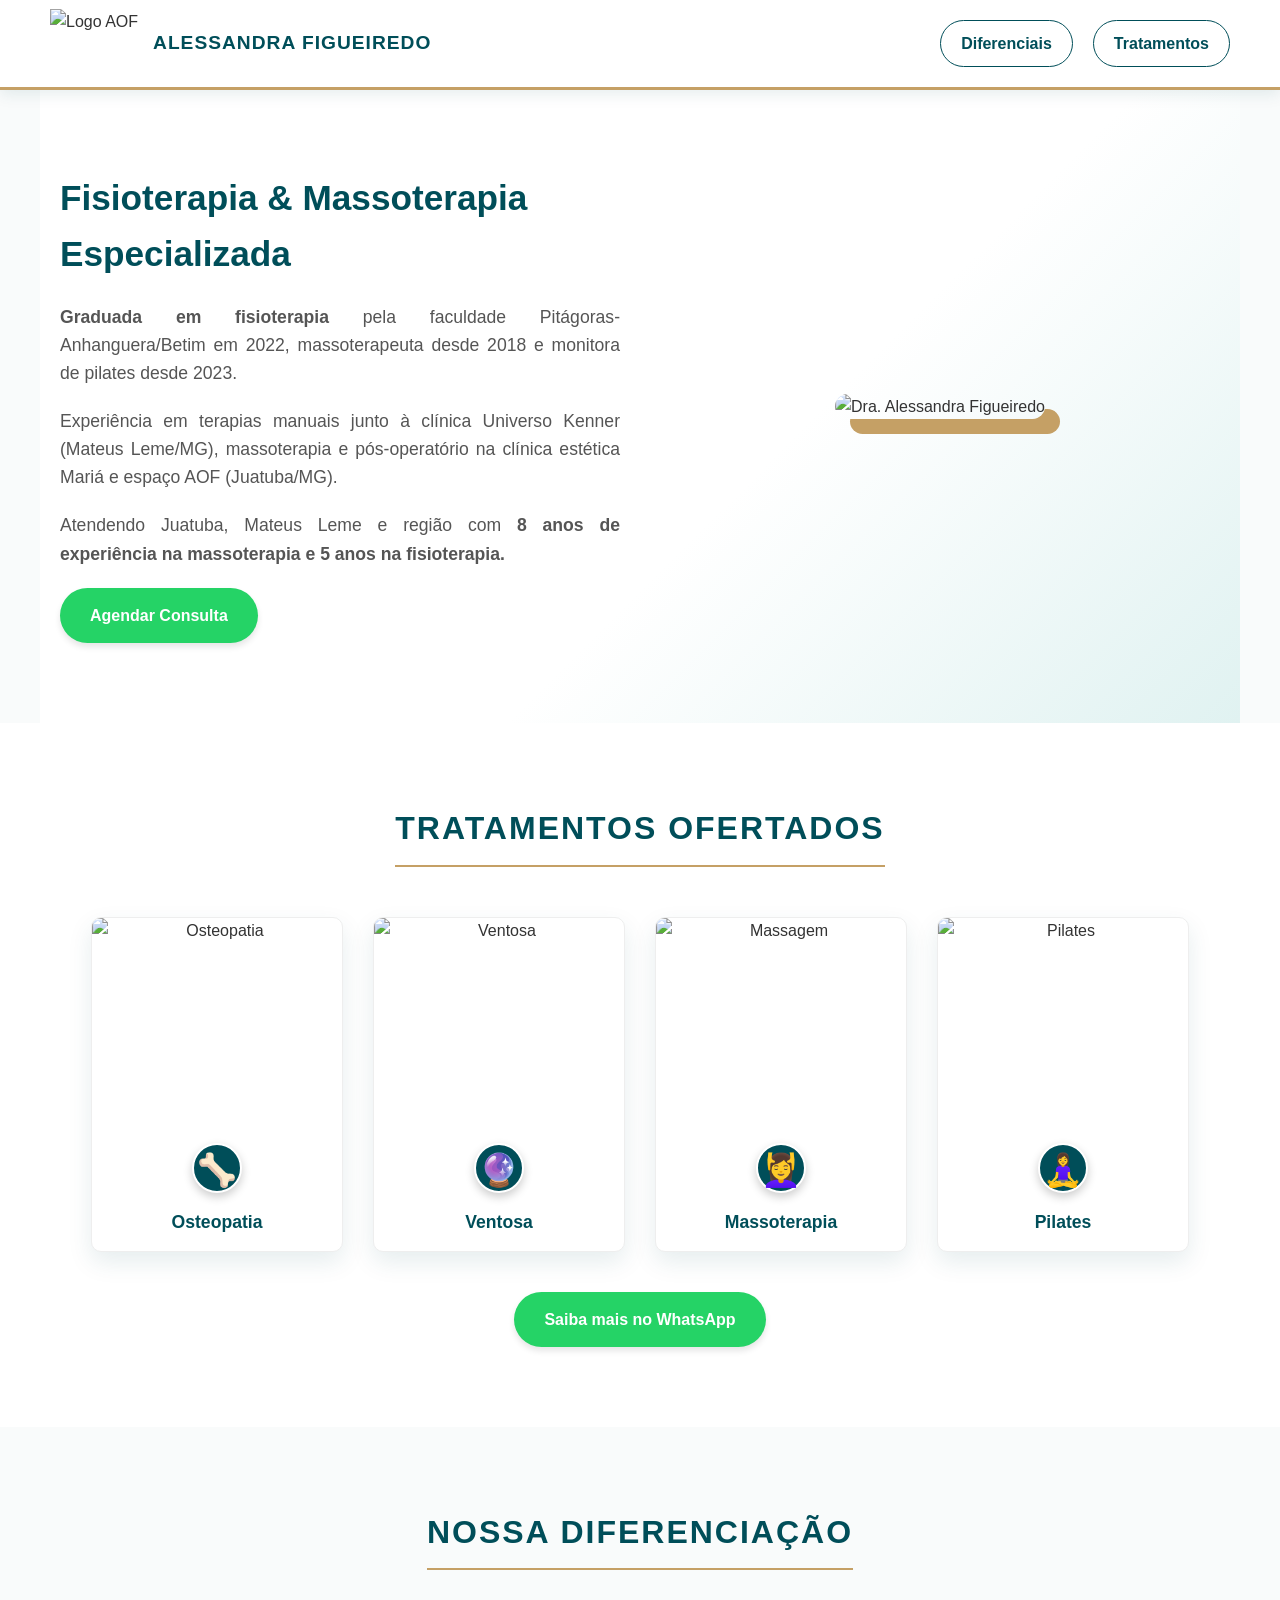
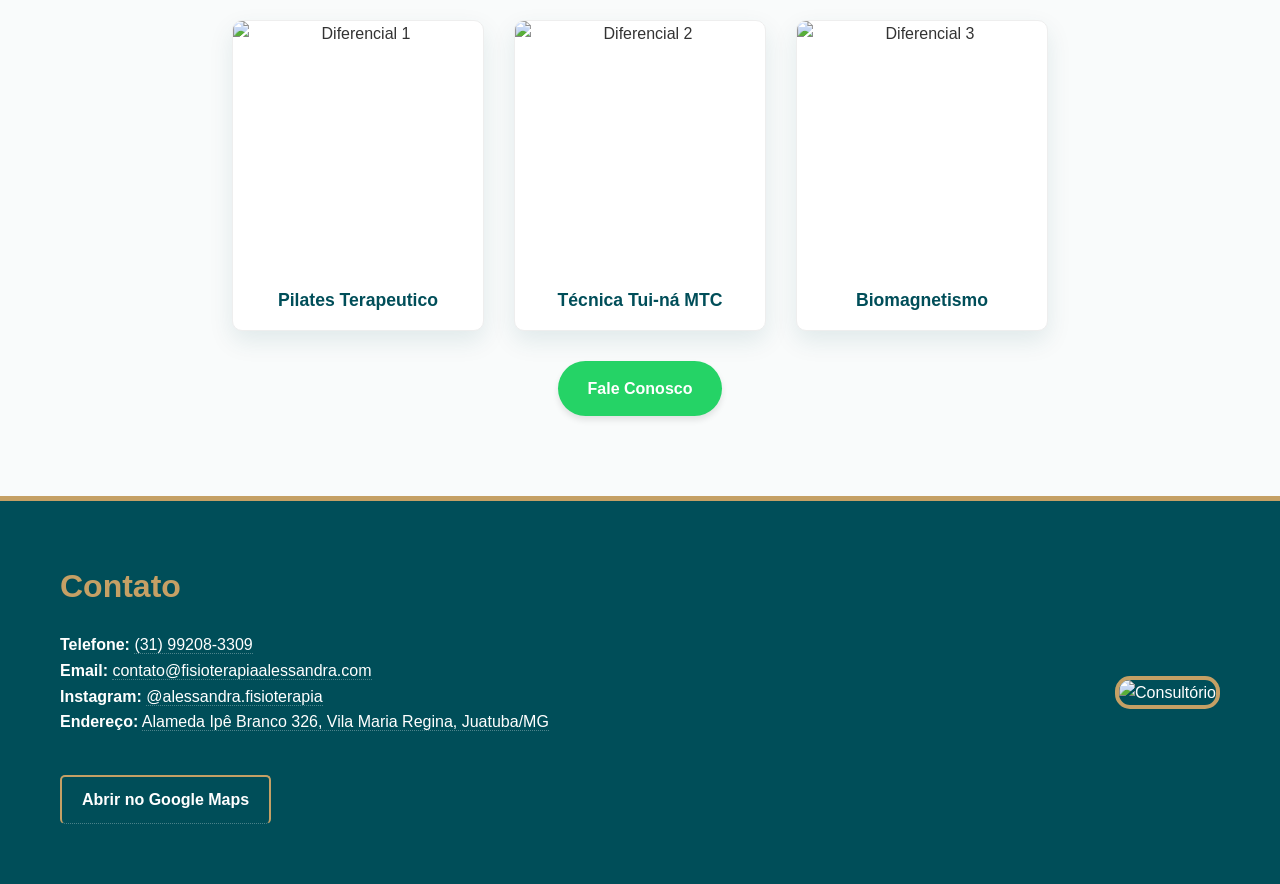
==== index.html @ 549be535 "Add files via upload" ====
<!DOCTYPE html>
<html lang="pt-br">
<head>
    <meta charset="UTF-8">
    <meta name="viewport" content="width=device-width, initial-scale=1.0">
    <title>Alessandra Figueiredo - Fisioterapia</title>
    <link rel="stylesheet" href="style.css">
</head>
<body>

    <nav class="navbar">
        <div class="logo-container">
            <img src="imagens/logo.jpeg" alt="Logo AOF" class="logo-img">
            <div class="logo-text">Alessandra Figueiredo</div>
        </div>
        <div class="nav-links">
            <a href="diferenciacao.html" class="nav-btn">Diferenciais</a>
            <a href="tratamentos.html" class="nav-btn">Tratamentos</a>
        </div>
    </nav>

    <section class="hero container">
        <div class="hero-content">
            <h1>Fisioterapia & Massoterapia Especializada</h1>
            <p><strong>Graduada em fisioterapia</strong> pela faculdade Pitágoras-Anhanguera/Betim em 2022, massoterapeuta desde 2018 e monitora de pilates desde 2023.</p>
            <p>Experiência em terapias manuais junto à clínica Universo Kenner (Mateus Leme/MG), massoterapia e pós-operatório na clínica estética Mariá e espaço AOF (Juatuba/MG).</p>
            <p>Atendendo Juatuba, Mateus Leme e região com <strong>8 anos de experiência na massoterapia e 5 anos na fisioterapia.</strong></p>
            
            <a href="https://wa.me/31992083309" target="_blank" class="btn-whatsapp">
                Agendar Consulta
            </a>
        </div>
        <div class="hero-image">
            <img src="imagens/foto profissional.jpeg" alt="Dra. Alessandra Figueiredo">
        </div>
    </section>

    <section class="section-block bg-light">
        <div class="container">
            <h2 class="section-title">Tratamentos Ofertados</h2>
            <div class="grid-gallery">
                <a href="tratamentos.html" class="card">
                    <img src="imagens/rfgh.jpeg" alt="Osteopatia"> 
                    <div class="card-icon">🦴</div>
                    <h3>Osteopatia</h3>
                </a>
                <a href="tratamentos.html" class="card">
                    <img src="imagens/ventosa.jpeg" alt="Ventosa">
                    <div class="card-icon">🔮</div>
                    <h3>Ventosa</h3>
                </a>
                <a href="tratamentos.html" class="card">
                    <img src="imagens/toalha azul.jpeg" alt="Massagem">
                    <div class="card-icon">💆‍♀️</div>
                    <h3>Massoterapia</h3>
                </a>
                <a href="tratamentos.html" class="card">
                    <img src="imagens/bola.jpeg" alt="Pilates">
                    <div class="card-icon">🧘‍♀️</div>
                    <h3>Pilates</h3>
                </a>
            </div>
            
            <div style="text-align: center; margin-top: 40px;">
                <a href="https://wa.me/31992083309" target="_blank" class="btn-whatsapp">
                    Saiba mais no WhatsApp
                </a>
            </div>
        </div>
    </section>

    <section class="section-block">
        <div class="container">
            <h2 class="section-title">Nossa Diferenciação</h2>
            <div class="grid-gallery three-cols">
                <a href="diferenciacao.html" class="card">
                    <img src="imagens/pilatesterapeutico.jpg" alt="Diferencial 1">
                    <h3>Pilates Terapeutico</h3>
                </a>
                <a href="diferenciacao.html" class="card">
                    <img src="imagens//tuina.jpg" alt="Diferencial 2">
                    <h3>Técnica Tui-ná MTC</h3>
                </a>
                <a href="diferenciacao.html" class="card">
                    <img src="imagens/biomagnetisco.webp" alt="Diferencial 3">
                    <h3>Biomagnetismo</h3>
                </a>
            </div>

            <div style="text-align: center; margin-top: 30px;">
                <a href="https://wa.me/31992083309" target="_blank" class="btn-whatsapp">
                    Fale Conosco
                </a>
            </div>
        </div>
    </section>

<footer class="footer">
        <div class="container footer-grid">
            <div class="contact-info">
                <h3>Contato</h3>
                
                <p>
                    <strong>Telefone:</strong> 
                    <a href="https://wa.me/5531992083309" target="_blank">
                        (31) 99208-3309
                    </a>
                </p>
                
                <p>
                    <strong>Email:</strong> 
                    <a href="mailto:contato@fisioterapiaalessandra.com">
                        contato@fisioterapiaalessandra.com
                    </a>
                </p>
                
                <p>
                    <strong>Instagram:</strong> 
                    <a href="https://www.instagram.com/alessandra.fisioterapia" target="_blank">
                        @alessandra.fisioterapia
                    </a>
                </p>
                
                <p>
                    <strong>Endereço:</strong> 
                    <a href="https://www.google.com/maps/search/?api=1&query=Alameda+Ipê+Branco+326,+Vila+Maria+Regina,+Juatuba+MG" target="_blank">
                        Alameda Ipê Branco 326, Vila Maria Regina, Juatuba/MG
                    </a>
                </p>

                <br>
                <a href="https://www.google.com/maps/search/?api=1&query=Alameda+Ipê+Branco+326,+Vila+Maria+Regina,+Juatuba+MG" target="_blank" class="btn-map">
                    Abrir no Google Maps
                </a>
            </div>
            <div class="contact-image">
                <img src="imagens/pano.jpeg" alt="Consultório">
            </div>
        </div>
    </footer>

    <script src="script.js"></script>
</body>
</html>
---- style.css ----
* {
    margin: 0;
    padding: 0;
    box-sizing: border-box;
    font-family: 'Segoe UI', Tahoma, Geneva, Verdana, sans-serif;
}

:root {
    --primary-color: #004E59; 
    --secondary-color: #C5A065; 
    --accent-color: #E0F2F1; 
    --text-dark: #333333; 
    --white: #ffffff;
    --bg-light: #F9FBFB;
    --whatsapp-green: #25D366;
}

body {
    padding-top: 90px;
    color: var(--text-dark);
    line-height: 1.6;
    background-color: var(--bg-light);
}

.container {
    max-width: 1200px;
    margin: 0 auto;
    padding: 0 20px;
}

.navbar {
    position: fixed;
    top: 0;
    left: 0;
    width: 100%;
    height: 90px;
    background-color: var(--white);
    display: flex;
    justify-content: space-between;
    align-items: center;
    padding: 0 50px;
    box-shadow: 0 4px 15px rgba(0,78,89, 0.1);
    z-index: 1000;
    border-bottom: 3px solid var(--secondary-color);
}

.logo-container {
    display: flex;
    align-items: center;
    gap: 15px;
    height: 100%;
}

.logo-img {
    height: 80%;
    width: auto;
    object-fit: contain;
}

.navbar .logo-text {
    font-size: 1.2rem;
    font-weight: bold;
    text-transform: uppercase;
    color: var(--primary-color);
    letter-spacing: 1px;
}

.nav-links {
    display: flex;
    gap: 20px;
}

.nav-btn {
    text-decoration: none;
    color: var(--primary-color);
    font-weight: 600;
    padding: 10px 20px;
    border: 1px solid var(--primary-color);
    border-radius: 30px;
    transition: 0.3s;
}

.nav-btn:hover {
    background-color: var(--primary-color);
    color: var(--secondary-color);
    border-color: var(--primary-color);
}

.hero {
    display: flex;
    align-items: center;
    justify-content: space-between;
    padding: 80px 20px;
    background: linear-gradient(135deg, #fff 60%, var(--accent-color) 100%);
}

.hero-content {
    flex: 1;
    padding-right: 40px;
}

.hero-content h1 {
    font-size: 2.2rem;
    margin-bottom: 20px;
    color: var(--primary-color);
}

.hero-content p {
    font-size: 1.1rem;
    margin-bottom: 20px;
    text-align: justify;
    color: #555;
}

.hero-image {
    flex: 1;
    display: flex;
    justify-content: center;
}

.hero-image img {
    max-width: 100%;
    max-height: 500px;
    border-radius: 20px;
    box-shadow: 15px 15px 0px var(--secondary-color);
}

.btn-whatsapp {
    display: inline-block;
    background-color: var(--whatsapp-green);
    color: white;
    padding: 15px 30px;
    text-decoration: none;
    font-weight: bold;
    border-radius: 50px;
    font-size: 1rem;
    box-shadow: 0 4px 6px rgba(0,0,0,0.1);
    transition: transform 0.2s;
}

.btn-whatsapp:hover {
    transform: scale(1.05);
}

.btn-big {
    display: inline-block;
    background-color: var(--primary-color);
    color: var(--secondary-color);
    padding: 15px 30px;
    text-decoration: none;
    font-size: 1.1rem;
    border-radius: 5px;
    transition: 0.3s;
    font-weight: bold;
    border: 2px solid var(--secondary-color);
    margin-top: 20px;
}

.btn-big:hover {
    background-color: var(--secondary-color);
    color: var(--primary-color);
}

.section-block {
    padding: 80px 0;
}

.bg-light {
    background-color: var(--white);
}

.section-title {
    text-align: center;
    font-size: 2rem;
    margin-bottom: 50px;
    color: var(--primary-color);
    text-transform: uppercase;
    letter-spacing: 2px;
    border-bottom: 2px solid var(--secondary-color);
    display: inline-block;
    padding-bottom: 10px;
}

.section-block .container {
    text-align: center;
}
.section-block .container .grid-gallery {
    text-align: left;
}

.grid-gallery {
    display: flex;
    justify-content: center;
    flex-wrap: wrap;
    gap: 30px;
}

.card {
    position: relative;
    border-radius: 10px;
    cursor: pointer;
    background: var(--white);
    box-shadow: 0 10px 25px rgba(0,78,89, 0.1);
    transition: transform 0.3s ease;
    overflow: hidden;
    text-decoration: none;
    color: var(--text-dark);
    text-align: center;
    padding-bottom: 15px;
    border: 1px solid #eee;
}

.card img {
    display: block;
    width: 250px;
    height: 250px;
    object-fit: cover;
    transition: transform 0.5s ease;
}

.card-icon {
    font-size: 2rem;
    margin-top: -25px;
    background: var(--primary-color);
    color: var(--secondary-color);
    width: 50px;
    height: 50px;
    line-height: 50px;
    border-radius: 50%;
    margin-left: auto;
    margin-right: auto;
    position: relative;
    box-shadow: 0 4px 10px rgba(0,0,0,0.2);
    border: 2px solid var(--white);
}

.card h3 {
    margin-top: 15px;
    font-size: 1.1rem;
    color: var(--primary-color);
    font-weight: bold;
}

.card:hover {
    transform: translateY(-10px);
}

.card:hover img {
    transform: scale(1.1);
}

.footer {
    background-color: var(--primary-color);
    color: var(--white);
    padding: 60px 0;
    border-top: 5px solid var(--secondary-color);
}

.contact-info a {
    color: var(--white); 
    text-decoration: none; 
    transition: 0.3s;
    border-bottom: 1px dotted rgba(255,255,255,0.3); 
}

.contact-info a:hover {
    color: var(--secondary-color); 
    border-bottom: 1px solid var(--secondary-color);
}

.footer-grid {
    display: flex;
    align-items: center;
    justify-content: space-between;
    gap: 40px;
}

.contact-info h3 {
    margin-bottom: 20px;
    font-size: 2rem;
    color: var(--secondary-color);
}

.btn-map {
    display: inline-block;
    margin-top: 15px;
    background: transparent;
    color: var(--secondary-color);
    padding: 10px 20px;
    text-decoration: none;
    font-weight: bold;
    border: 2px solid var(--secondary-color);
    border-radius: 5px;
    transition: 0.3s;
}

.btn-map:hover {
    background: var(--secondary-color);
    color: var(--primary-color) !important; 
    text-decoration: none;
}

.contact-image img {
    max-width: 300px;
    border-radius: 15px;
    border: 4px solid var(--secondary-color);
}

.header-banner {
    width: 100%;
    padding: 60px 20px;
    text-align: center;
    color: white;
}

.orange-banner {
    background-color: var(--secondary-color);
    color: var(--primary-color);
}

.purple-banner {
    background-color: var(--primary-color);
    color: var(--secondary-color);
}

.details-container {
    max-width: 1000px;
    margin: 0 auto;
    padding: 60px 20px;
}

.feature-row {
    display: flex;
    align-items: center;
    gap: 50px;
    margin-bottom: 80px;
    background: var(--white);
    padding: 30px;
    border-radius: 20px;
    box-shadow: 0 5px 20px rgba(0,0,0,0.05);
}

.feature-row.reverse {
    flex-direction: row-reverse;
}

.feature-img {
    flex: 1;
}

.feature-img img {
    width: 100%;
    height: 300px; 
    object-fit: cover;
    border-radius: 15px;
    border: 2px solid var(--secondary-color);
    box-shadow: 10px 10px 0px var(--primary-color);
}

.feature-text {
    flex: 1;
    text-align: left;
}

.feature-text h2 {
    color: var(--primary-color);
    font-size: 2rem;
    margin-bottom: 15px;
    border-bottom: 2px solid var(--secondary-color);
    display: inline-block;
}

.feature-text p {
    font-size: 1.1rem;
    color: #555;
    text-align: justify;
}

@media (max-width: 768px) {
    .navbar {
        flex-direction: column;
        height: auto;
        padding: 15px;
        gap: 15px;
    }
    .logo-container { height: auto; margin-bottom: 10px; }
    .logo-img { height: 60px; }
    body { padding-top: 160px; }

    .hero { flex-direction: column; text-align: center; }
    .hero-content { padding-right: 0; margin-bottom: 30px; }
    .footer-grid { flex-direction: column; text-align: center; }

    .feature-row, .feature-row.reverse {
        flex-direction: column;
        text-align: center;
        padding: 20px;
        gap: 20px;
    }
    .feature-text { text-align: center; }
    .feature-text p { text-align: center; }
}
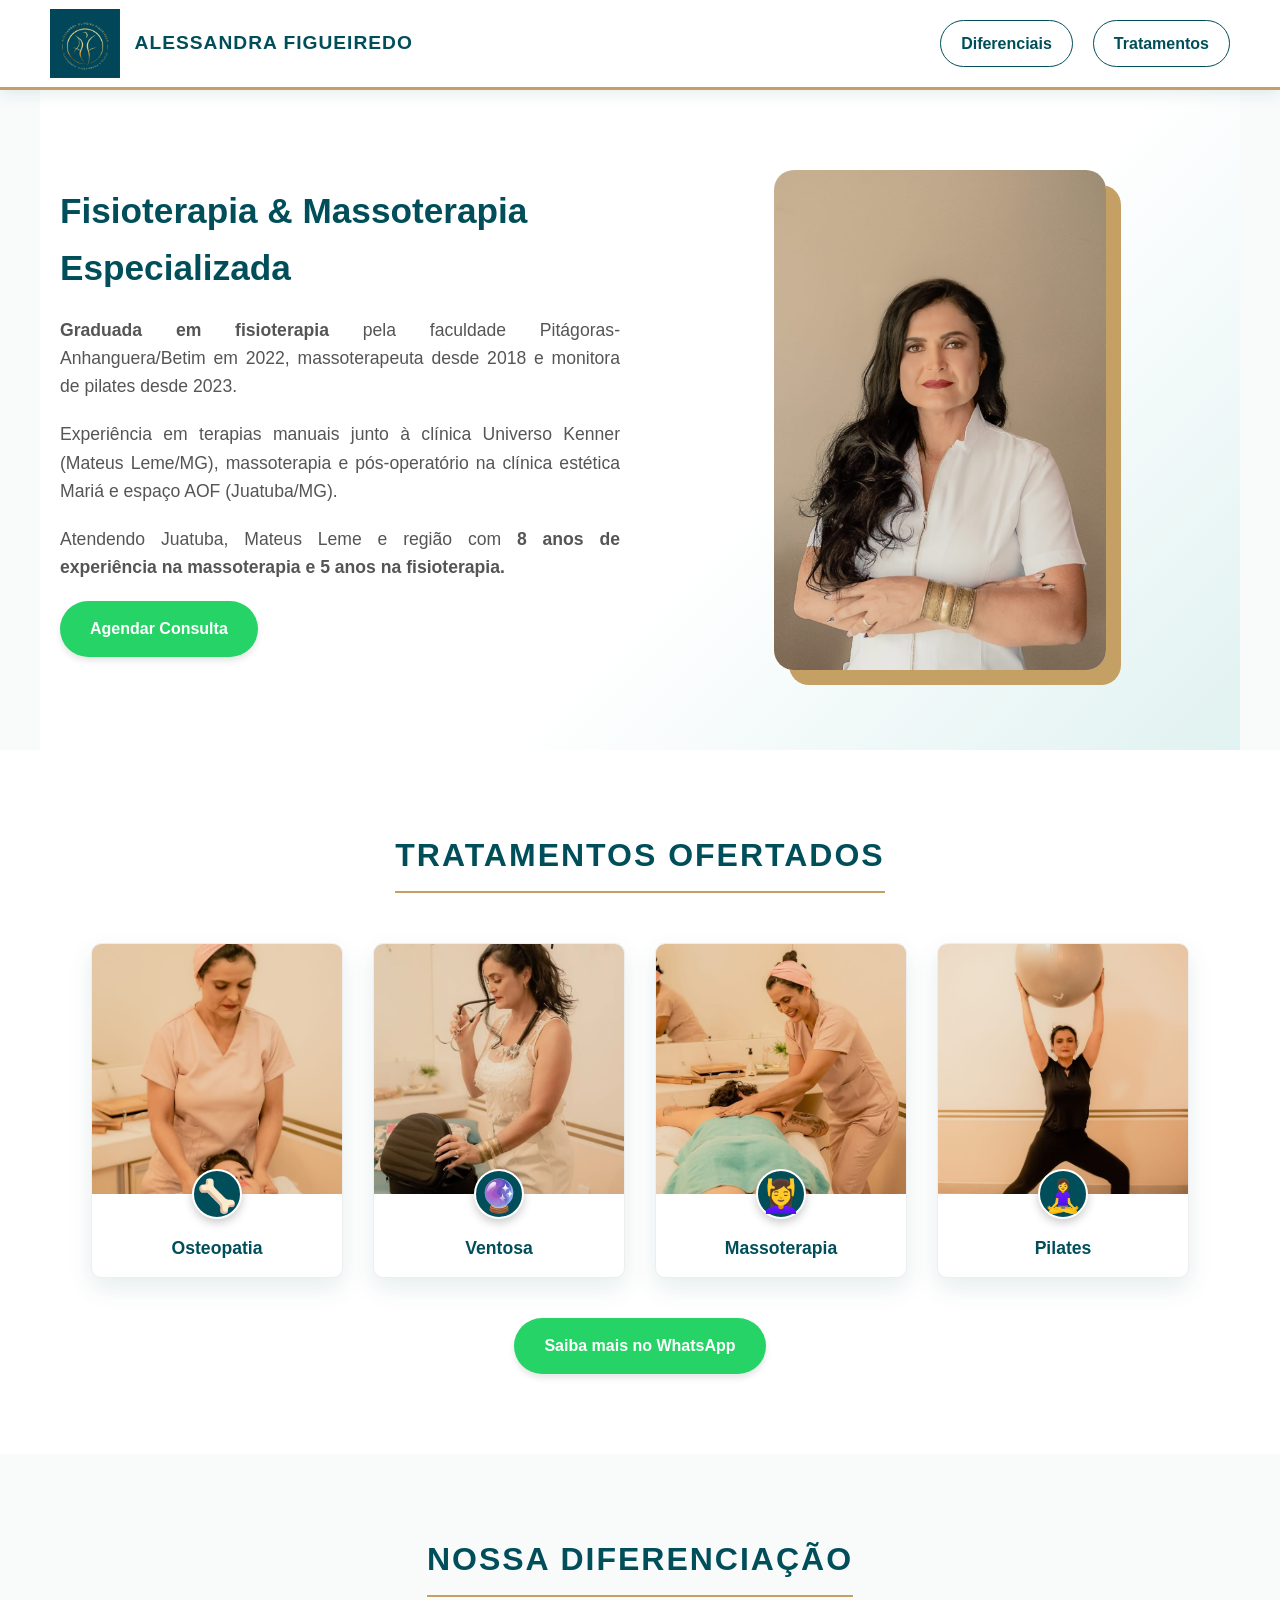
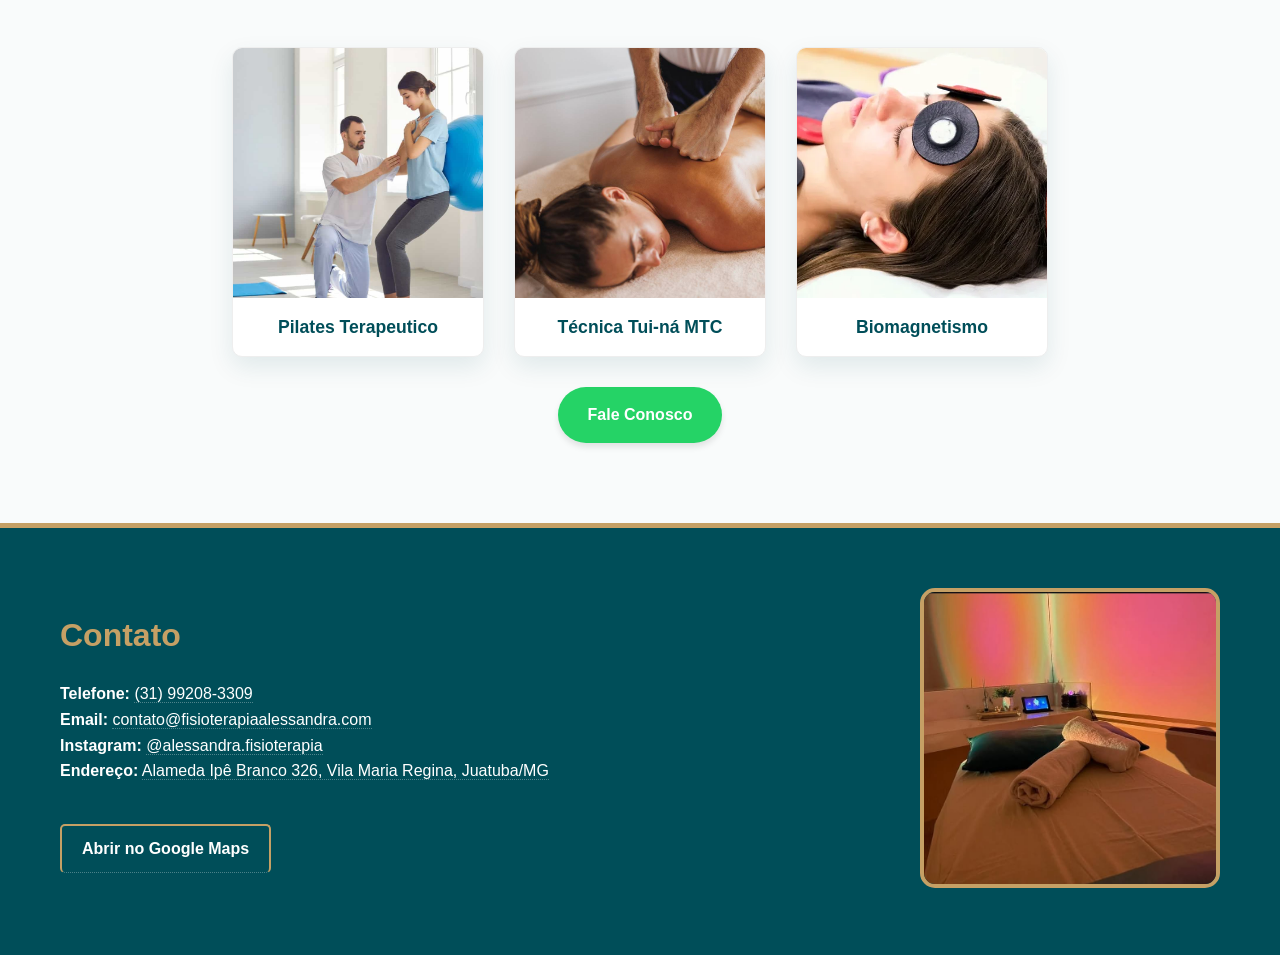
==== commit d1183325: "Add files via upload" ====
--- a/index.html
+++ b/index.html
@@ -10,7 +10,7 @@
 
     <nav class="navbar">
         <div class="logo-container">
-            <img src="imagens/logo.jpeg" alt="Logo AOF" class="logo-img">
+            <img src="./logo.jpeg" alt="Logo AOF" class="logo-img">
             <div class="logo-text">Alessandra Figueiredo</div>
         </div>
         <div class="nav-links">
@@ -31,7 +31,7 @@
             </a>
         </div>
         <div class="hero-image">
-            <img src="imagens/foto profissional.jpeg" alt="Dra. Alessandra Figueiredo">
+            <img src="./foto_profissional.jpeg" alt="Dra. Alessandra Figueiredo">
         </div>
     </section>
 
@@ -40,22 +40,25 @@
             <h2 class="section-title">Tratamentos Ofertados</h2>
             <div class="grid-gallery">
                 <a href="tratamentos.html" class="card">
-                    <img src="imagens/rfgh.jpeg" alt="Osteopatia"> 
+                    <img src="./rfgh.jpeg" alt="Osteopatia"> 
                     <div class="card-icon">🦴</div>
                     <h3>Osteopatia</h3>
                 </a>
+                
                 <a href="tratamentos.html" class="card">
-                    <img src="imagens/ventosa.jpeg" alt="Ventosa">
+                    <img src="./ventosa.jpeg" alt="Ventosa">
                     <div class="card-icon">🔮</div>
                     <h3>Ventosa</h3>
                 </a>
+                
                 <a href="tratamentos.html" class="card">
-                    <img src="imagens/toalha azul.jpeg" alt="Massagem">
+                    <img src="./toalha_azul.jpeg" alt="Massagem">
                     <div class="card-icon">💆‍♀️</div>
                     <h3>Massoterapia</h3>
                 </a>
+                
                 <a href="tratamentos.html" class="card">
-                    <img src="imagens/bola.jpeg" alt="Pilates">
+                    <img src="./bola.jpeg" alt="Pilates">
                     <div class="card-icon">🧘‍♀️</div>
                     <h3>Pilates</h3>
                 </a>
@@ -74,15 +77,15 @@
             <h2 class="section-title">Nossa Diferenciação</h2>
             <div class="grid-gallery three-cols">
                 <a href="diferenciacao.html" class="card">
-                    <img src="imagens/pilatesterapeutico.jpg" alt="Diferencial 1">
+                    <img src="./pilatesterapeutico.jpg" alt="Diferencial 1">
                     <h3>Pilates Terapeutico</h3>
                 </a>
                 <a href="diferenciacao.html" class="card">
-                    <img src="imagens//tuina.jpg" alt="Diferencial 2">
+                    <img src="./tuina.jpg" alt="Diferencial 2">
                     <h3>Técnica Tui-ná MTC</h3>
                 </a>
                 <a href="diferenciacao.html" class="card">
-                    <img src="imagens/biomagnetisco.webp" alt="Diferencial 3">
+                    <img src="./biomagnetisco.webp" alt="Diferencial 3">
                     <h3>Biomagnetismo</h3>
                 </a>
             </div>
@@ -95,7 +98,7 @@
         </div>
     </section>
 
-<footer class="footer">
+    <footer class="footer">
         <div class="container footer-grid">
             <div class="contact-info">
                 <h3>Contato</h3>
@@ -134,7 +137,7 @@
                 </a>
             </div>
             <div class="contact-image">
-                <img src="imagens/pano.jpeg" alt="Consultório">
+                <img src="./pano.jpeg" alt="Consultório">
             </div>
         </div>
     </footer>
